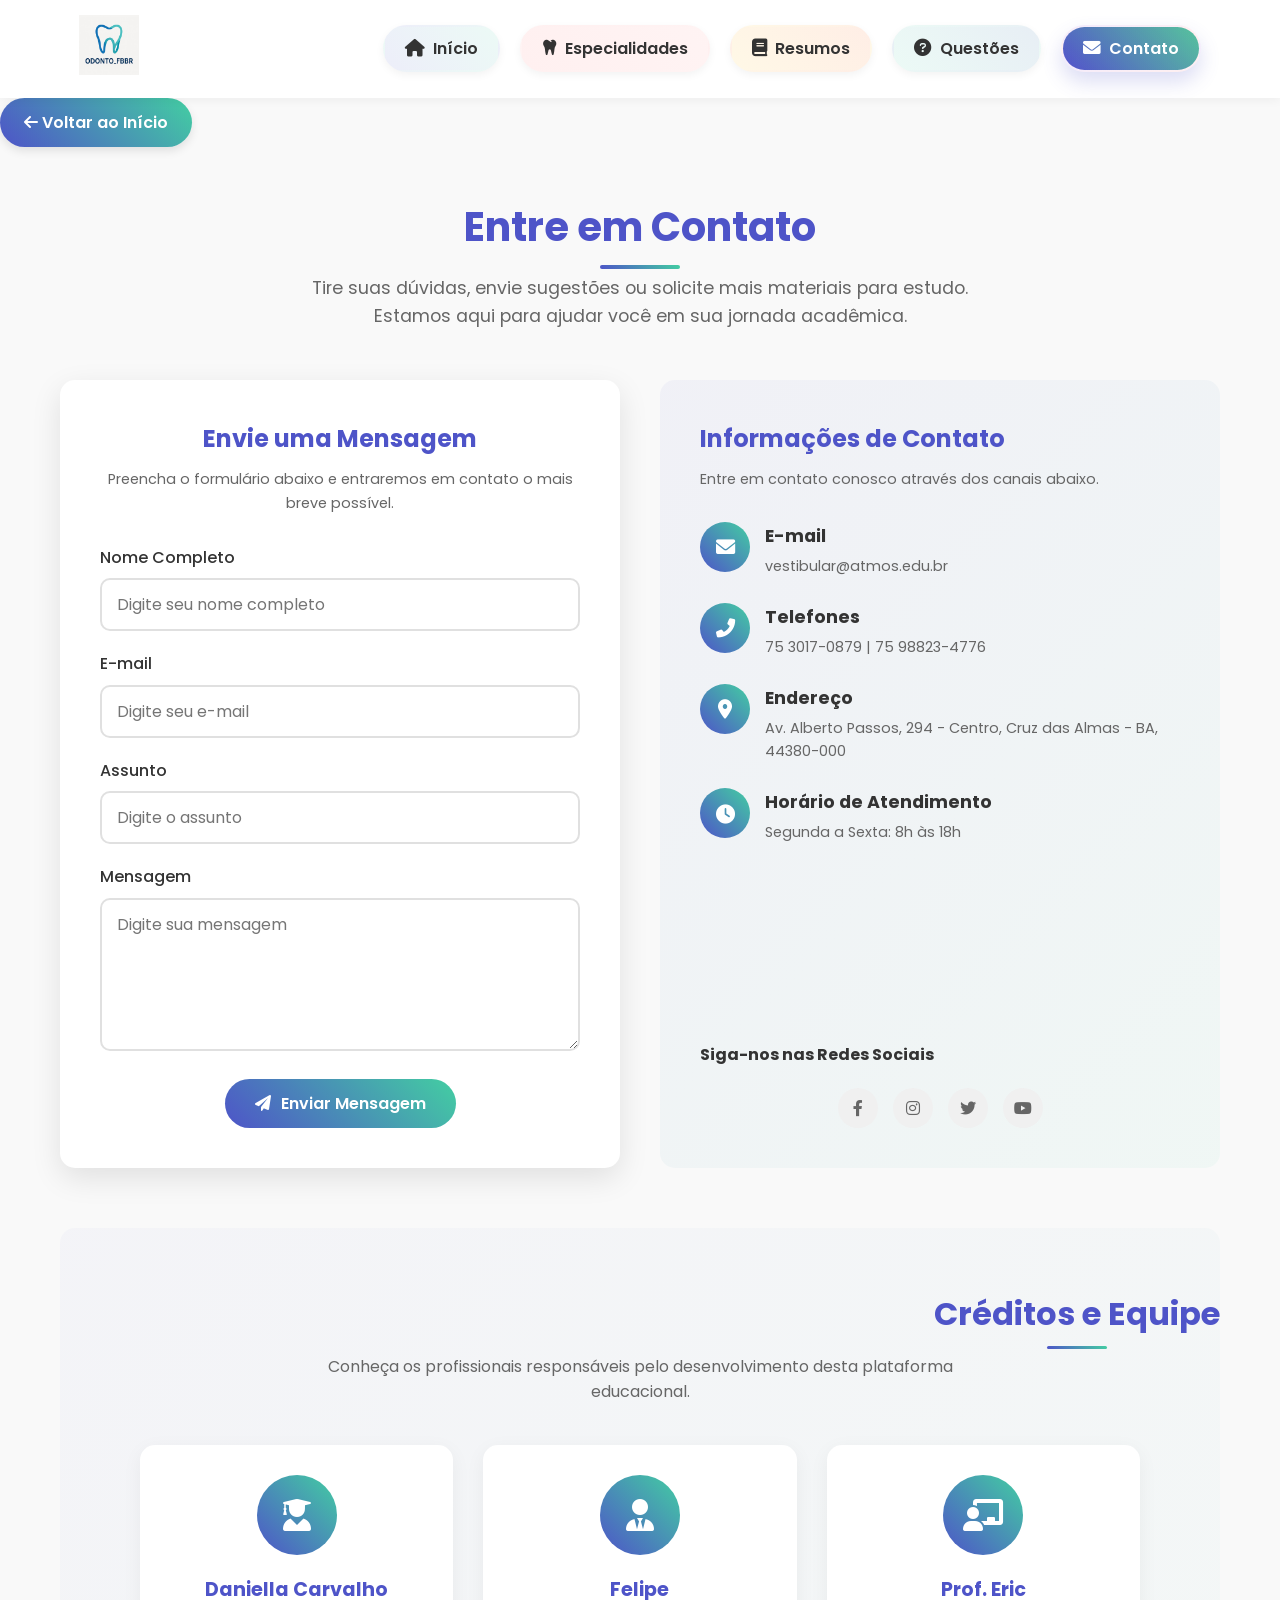
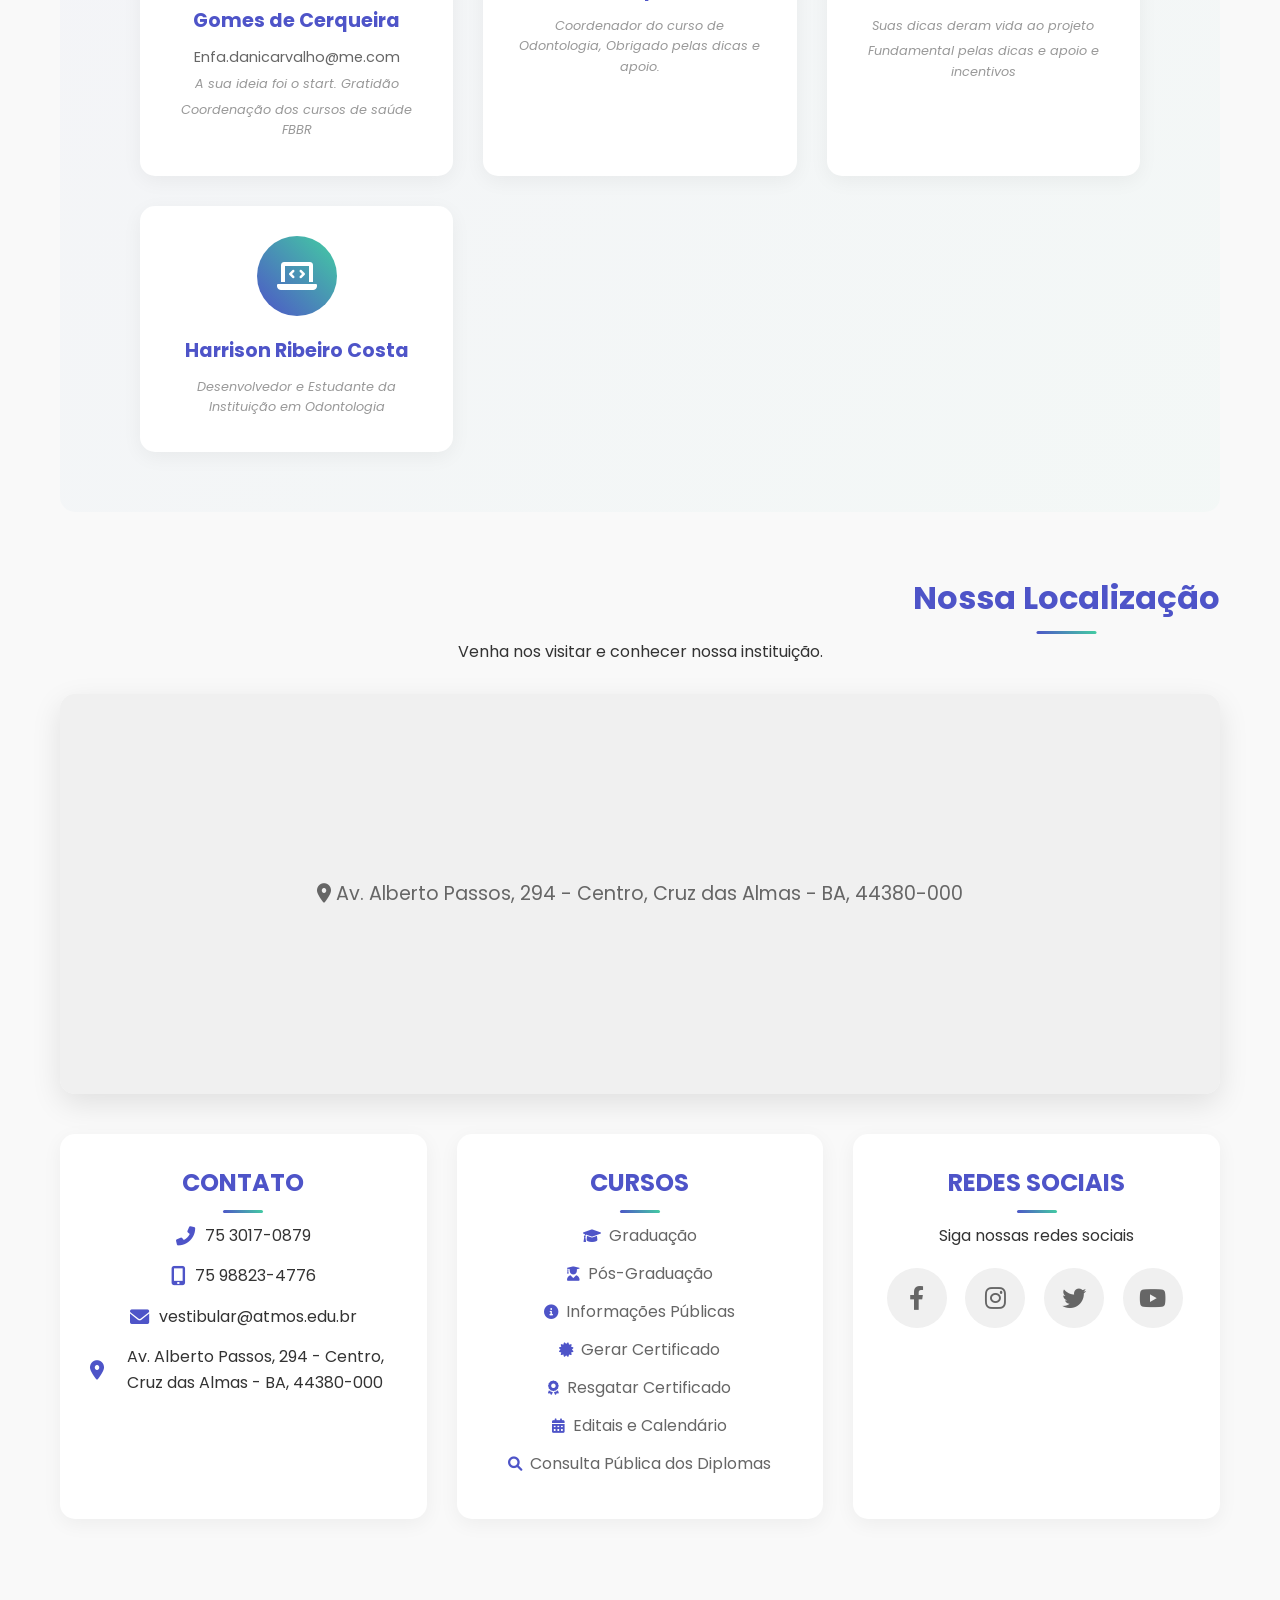
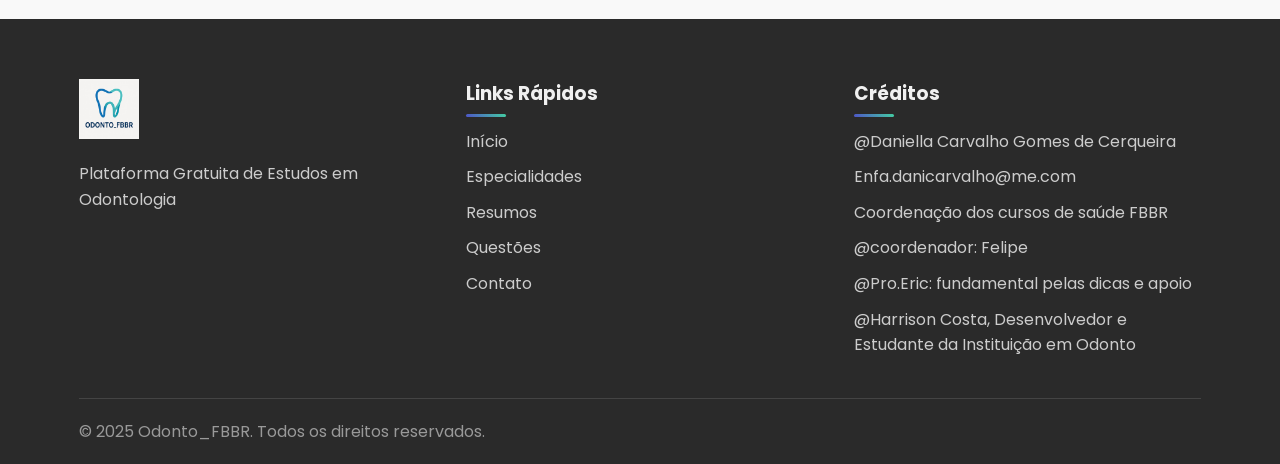
==== contato.html @ d206dd77 "FBBR_virtual" ====
<!DOCTYPE html>
<html lang="pt-BR">
<head>
    <meta charset="UTF-8">
    <meta name="viewport" content="width=device-width, initial-scale=1.0">
    <title>Contato | Odonto_FBBR</title>
    <link rel="stylesheet" href="css/styles.css">
    <link rel="stylesheet" href="https://cdnjs.cloudflare.com/ajax/libs/font-awesome/6.0.0-beta3/css/all.min.css">
    <link href="https://fonts.googleapis.com/css2?family=Poppins:wght@300;400;500;600;700&display=swap" rel="stylesheet">
    <style>
        /* Estilos específicos para a página de contato */
        .contato-page {
            padding: 40px 0;
        }
        
        .contato-container {
            max-width: 1200px;
            margin: 0 auto;
            padding: 0 20px;
        }
        
        .contato-header {
            text-align: center;
            margin-bottom: 50px;
        }
        
        .contato-header h1 {
            color: var(--primary-color);
            font-size: 2.5rem;
            margin-bottom: 15px;
            position: relative;
            display: inline-block;
        }
        
        .contato-header h1::after {
            content: '';
            position: absolute;
            bottom: -10px;
            left: 50%;
            transform: translateX(-50%);
            width: 80px;
            height: 4px;
            background: linear-gradient(45deg, var(--primary-color), var(--secondary-color));
            border-radius: 10px;
        }
        
        .contato-header p {
            color: #666;
            font-size: 1.1rem;
            max-width: 700px;
            margin: 0 auto;
        }
        
        .contato-grid {
            display: grid;
            grid-template-columns: 1fr 1fr;
            gap: 40px;
            margin-bottom: 60px;
        }
        
        .contato-form-container {
            background-color: #fff;
            border-radius: 15px;
            box-shadow: 0 10px 30px rgba(0, 0, 0, 0.1);
            padding: 40px;
            transition: transform 0.3s ease;
        }
        
        .contato-form-container:hover {
            transform: translateY(-5px);
        }
        
        .contato-form-header {
            margin-bottom: 30px;
            text-align: center;
        }
        
        .contato-form-header h3 {
            color: var(--primary-color);
            font-size: 1.5rem;
            margin-bottom: 10px;
        }
        
        .contato-form-header p {
            color: #666;
            font-size: 0.9rem;
        }
        
        .form-group {
            margin-bottom: 20px;
        }
        
        .form-group label {
            display: block;
            margin-bottom: 8px;
            font-weight: 500;
            color: #333;
        }
        
        .form-group input,
        .form-group textarea {
            width: 100%;
            padding: 12px 15px;
            border: 2px solid #e0e0e0;
            border-radius: 10px;
            font-family: 'Poppins', sans-serif;
            font-size: 1rem;
            transition: all 0.3s ease;
        }
        
        .form-group input:focus,
        .form-group textarea:focus {
            border-color: var(--primary-color);
            box-shadow: 0 0 0 3px rgba(78, 84, 200, 0.1);
            outline: none;
        }
        
        .form-group textarea {
            resize: vertical;
            min-height: 120px;
        }
        
        .form-submit {
            text-align: center;
        }
        
        .btn-submit {
            background: linear-gradient(45deg, var(--primary-color), var(--secondary-color));
            color: white;
            border: none;
            border-radius: 50px;
            padding: 12px 30px;
            font-family: 'Poppins', sans-serif;
            font-weight: 600;
            font-size: 1rem;
            cursor: pointer;
            transition: all 0.3s ease;
            display: inline-flex;
            align-items: center;
            gap: 10px;
        }
        
        .btn-submit:hover {
            transform: translateY(-3px);
            box-shadow: 0 10px 20px rgba(78, 84, 200, 0.2);
        }
        
        .contato-info-container {
            background: linear-gradient(135deg, rgba(78, 84, 200, 0.05) 0%, rgba(67, 206, 162, 0.05) 100%);
            border-radius: 15px;
            padding: 40px;
            display: flex;
            flex-direction: column;
            justify-content: space-between;
        }
        
        .contato-info-header {
            margin-bottom: 30px;
        }
        
        .contato-info-header h3 {
            color: var(--primary-color);
            font-size: 1.5rem;
            margin-bottom: 10px;
        }
        
        .contato-info-header p {
            color: #666;
            font-size: 0.9rem;
        }
        
        .info-items {
            display: grid;
            grid-template-columns: 1fr;
            gap: 25px;
            margin-bottom: 30px;
        }
        
        .info-item {
            display: flex;
            align-items: flex-start;
            gap: 15px;
        }
        
        .info-icon {
            width: 50px;
            height: 50px;
            background: linear-gradient(45deg, var(--primary-color), var(--secondary-color));
            border-radius: 50%;
            display: flex;
            align-items: center;
            justify-content: center;
            flex-shrink: 0;
        }
        
        .info-icon i {
            color: white;
            font-size: 1.2rem;
        }
        
        .info-content h4 {
            color: #333;
            margin: 0 0 5px;
            font-size: 1.1rem;
        }
        
        .info-content p {
            color: #666;
            margin: 0;
            font-size: 0.9rem;
        }
        
        .social-links {
            display: flex;
            gap: 15px;
            margin-top: 20px;
            justify-content: center;
        }
        
        .social-link {
            width: 40px;
            height: 40px;
            border-radius: 50%;
            background-color: #f0f0f0;
            display: flex;
            align-items: center;
            justify-content: center;
            color: #666;
            transition: all 0.3s ease;
        }
        
        .social-link:hover {
            background: linear-gradient(45deg, var(--primary-color), var(--secondary-color));
            color: white;
            transform: translateY(-3px);
        }
        
        /* Seção de créditos */
        .creditos-section {
            background: linear-gradient(135deg, rgba(78, 84, 200, 0.03) 0%, rgba(67, 206, 162, 0.03) 100%);
            padding: 60px 0;
            border-radius: 15px;
            margin-bottom: 60px;
            text-align: center;
        }
        
        .creditos-header {
            text-align: center;
            margin-bottom: 40px;
        }
        
        .creditos-header h2 {
            color: var(--primary-color);
            font-size: 2rem;
            margin-bottom: 15px;
            position: relative;
            display: inline-block;
        }
        
        .creditos-header h2::after {
            content: '';
            position: absolute;
            bottom: -10px;
            left: 50%;
            transform: translateX(-50%);
            width: 60px;
            height: 3px;
            background: linear-gradient(45deg, var(--primary-color), var(--secondary-color));
            border-radius: 10px;
        }
        
        .creditos-header p {
            color: #666;
            max-width: 700px;
            margin: 0 auto;
        }
        
        .creditos-grid {
            display: grid;
            grid-template-columns: repeat(auto-fit, minmax(250px, 1fr));
            gap: 30px;
            max-width: 1000px;
            margin: 0 auto;
        }
        
        .credito-card {
            background-color: white;
            border-radius: 15px;
            padding: 30px;
            text-align: center;
            box-shadow: 0 5px 20px rgba(0, 0, 0, 0.05);
            transition: all 0.3s ease;
        }
        
        .credito-card:hover {
            transform: translateY(-5px);
            box-shadow: 0 10px 25px rgba(0, 0, 0, 0.1);
        }
        
        .credito-avatar {
            width: 80px;
            height: 80px;
            border-radius: 50%;
            background: linear-gradient(45deg, var(--primary-color), var(--secondary-color));
            display: flex;
            align-items: center;
            justify-content: center;
            margin: 0 auto 20px;
        }
        
        .credito-avatar i {
            color: white;
            font-size: 2rem;
        }
        
        .credito-card h3 {
            color: var(--primary-color);
            font-size: 1.2rem;
            margin-bottom: 10px;
        }
        
        .credito-card p {
            color: #666;
            font-size: 0.9rem;
            margin: 0 0 5px;
        }
        
        .credito-card .cargo {
            color: #999;
            font-size: 0.8rem;
            font-style: italic;
        }
        
        /* Mapa e Contato */
        .mapa-section {
            margin-bottom: 60px;
            text-align: center;
        }
        
        .mapa-header {
            text-align: center;
            margin-bottom: 30px;
        }
        
        .mapa-header h2 {
            color: var(--primary-color);
            font-size: 2rem;
            margin-bottom: 15px;
            position: relative;
            display: inline-block;
        }
        
        .mapa-header h2::after {
            content: '';
            position: absolute;
            bottom: -10px;
            left: 50%;
            transform: translateX(-50%);
            width: 60px;
            height: 3px;
            background: linear-gradient(45deg, var(--primary-color), var(--secondary-color));
            border-radius: 10px;
        }
        
        .mapa-container {
            border-radius: 15px;
            overflow: hidden;
            box-shadow: 0 10px 30px rgba(0, 0, 0, 0.1);
            height: 400px;
            margin-bottom: 40px;
        }
        
        .mapa-placeholder {
            width: 100%;
            height: 100%;
            background-color: #f0f0f0;
            display: flex;
            align-items: center;
            justify-content: center;
            color: #666;
            font-size: 1.2rem;
        }
        
        .contato-detalhes {
            display: grid;
            grid-template-columns: repeat(auto-fit, minmax(300px, 1fr));
            gap: 30px;
            margin-top: 40px;
        }
        
        .contato-bloco {
            background-color: white;
            border-radius: 15px;
            padding: 30px;
            box-shadow: 0 5px 20px rgba(0, 0, 0, 0.05);
            text-align: center;
        }
        
        .contato-bloco h3 {
            color: var(--primary-color);
            font-size: 1.5rem;
            margin-bottom: 20px;
            position: relative;
            display: inline-block;
        }
        
        .contato-bloco h3::after {
            content: '';
            position: absolute;
            bottom: -10px;
            left: 50%;
            transform: translateX(-50%);
            width: 40px;
            height: 3px;
            background: linear-gradient(45deg, var(--primary-color), var(--secondary-color));
            border-radius: 10px;
        }
        
        .contato-info-list {
            list-style: none;
            padding: 0;
            margin: 0;
        }
        
        .contato-info-list li {
            margin-bottom: 15px;
            display: flex;
            align-items: center;
            justify-content: center;
            gap: 10px;
        }
        
        .contato-info-list li i {
            color: var(--primary-color);
            font-size: 1.2rem;
        }
        
        .cursos-list {
            list-style: none;
            padding: 0;
            margin: 0;
        }
        
        .cursos-list li {
            margin-bottom: 12px;
        }
        
        .cursos-list li a {
            color: #666;
            text-decoration: none;
            transition: all 0.3s ease;
            display: inline-flex;
            align-items: center;
            gap: 8px;
        }
        
        .cursos-list li a:hover {
            color: var(--primary-color);
            transform: translateX(5px);
        }
        
        .cursos-list li a i {
            color: var(--primary-color);
            font-size: 0.9rem;
        }
        
        .social-header {
            margin-bottom: 20px;
        }
        
        .social-grid {
            display: grid;
            grid-template-columns: repeat(4, 1fr);
            gap: 15px;
            max-width: 300px;
            margin: 0 auto;
        }
        
        .social-item {
            width: 60px;
            height: 60px;
            border-radius: 50%;
            background-color: #f0f0f0;
            display: flex;
            align-items: center;
            justify-content: center;
            transition: all 0.3s ease;
        }
        
        .social-item:hover {
            background: linear-gradient(45deg, var(--primary-color), var(--secondary-color));
            transform: translateY(-5px);
            box-shadow: 0 10px 20px rgba(0, 0, 0, 0.1);
        }
        
        .social-item:hover i {
            color: white;
        }
        
        .social-item i {
            font-size: 1.5rem;
            color: #666;
            transition: all 0.3s ease;
        }
        
        /* Responsividade */
        @media (max-width: 992px) {
            .contato-grid {
                grid-template-columns: 1fr;
            }
            
            .creditos-grid {
                grid-template-columns: repeat(auto-fit, minmax(200px, 1fr));
            }
            
            .contato-detalhes {
                grid-template-columns: 1fr;
            }
        }
        
        @media (max-width: 768px) {
            .contato-form-container,
            .contato-info-container {
                padding: 30px;
            }
            
            .contato-header h1 {
                font-size: 2rem;
            }
            
            .creditos-header h2 {
                font-size: 1.8rem;
            }
            
            .social-grid {
                grid-template-columns: repeat(2, 1fr);
                gap: 20px;
            }
        }
        
        @media (max-width: 576px) {
            .info-items {
                gap: 20px;
            }
            
            .info-icon {
                width: 40px;
                height: 40px;
            }
            
            .credito-card {
                padding: 20px;
            }
        }
    </style>
</head>
<body>
    <header>
        <div class="container">
            <div class="logo">
                <a href="index.html">
                    <img src="images/logo_odonto_fbbr.jpg" alt="Odonto_FBBR Logo">
                </a>
            </div>
            <nav>
                <ul class="menu">
                    <li><a href="index.html"><i class="fas fa-home"></i>Início</a></li>
                    <li><a href="especialidades.html"><i class="fas fa-tooth"></i>Especialidades</a></li>
                    <li><a href="resumos.html"><i class="fas fa-book"></i>Resumos</a></li>
                    <li><a href="questoes.html"><i class="fas fa-question-circle"></i>Questões</a></li>
                    <li><a href="contato.html" class="active"><i class="fas fa-envelope"></i>Contato</a></li>
                </ul>
                <div class="mobile-menu-icon">
                    <i class="fas fa-bars"></i>
                </div>
            </nav>
        </div>
    </header>

    <main>
        <a href="index.html" class="btn btn-primary return-button">
            <i class="fas fa-arrow-left"></i> Voltar ao Início
        </a>
        
        <section class="contato-page">
            <div class="contato-container">
                <div class="contato-header">
                    <h1>Entre em Contato</h1>
                    <p>Tire suas dúvidas, envie sugestões ou solicite mais materiais para estudo. Estamos aqui para ajudar você em sua jornada acadêmica.</p>
                </div>
                
                <div class="contato-grid">
                    <div class="contato-form-container">
                        <div class="contato-form-header">
                            <h3>Envie uma Mensagem</h3>
                            <p>Preencha o formulário abaixo e entraremos em contato o mais breve possível.</p>
                        </div>
                        
                        <form id="contato-form">
                            <div class="form-group">
                                <label for="nome">Nome Completo</label>
                                <input type="text" id="nome" name="nome" placeholder="Digite seu nome completo" required>
                            </div>
                            
                            <div class="form-group">
                                <label for="email">E-mail</label>
                                <input type="email" id="email" name="email" placeholder="Digite seu e-mail" required>
                            </div>
                            
                            <div class="form-group">
                                <label for="assunto">Assunto</label>
                                <input type="text" id="assunto" name="assunto" placeholder="Digite o assunto" required>
                            </div>
                            
                            <div class="form-group">
                                <label for="mensagem">Mensagem</label>
                                <textarea id="mensagem" name="mensagem" placeholder="Digite sua mensagem" rows="5" required></textarea>
                            </div>
                            
                            <div class="form-submit">
                                <button type="submit" class="btn-submit">
                                    <i class="fas fa-paper-plane"></i> Enviar Mensagem
                                </button>
                            </div>
                        </form>
                    </div>
                    
                    <div class="contato-info-container">
                        <div>
                            <div class="contato-info-header">
                                <h3>Informações de Contato</h3>
                                <p>Entre em contato conosco através dos canais abaixo.</p>
                            </div>
                            
                            <div class="info-items">
                                <div class="info-item">
                                    <div class="info-icon">
                                        <i class="fas fa-envelope"></i>
                                    </div>
                                    <div class="info-content">
                                        <h4>E-mail</h4>
                                        <p>vestibular@atmos.edu.br</p>
                                    </div>
                                </div>
                                
                                <div class="info-item">
                                    <div class="info-icon">
                                        <i class="fas fa-phone-alt"></i>
                                    </div>
                                    <div class="info-content">
                                        <h4>Telefones</h4>
                                        <p>75 3017-0879 | 75 98823-4776</p>
                                    </div>
                                </div>
                                
                                <div class="info-item">
                                    <div class="info-icon">
                                        <i class="fas fa-map-marker-alt"></i>
                                    </div>
                                    <div class="info-content">
                                        <h4>Endereço</h4>
                                        <p>Av. Alberto Passos, 294 - Centro, Cruz das Almas - BA, 44380-000</p>
                                    </div>
                                </div>
                                
                                <div class="info-item">
                                    <div class="info-icon">
                                        <i class="fas fa-clock"></i>
                                    </div>
                                    <div class="info-content">
                                        <h4>Horário de Atendimento</h4>
                                        <p>Segunda a Sexta: 8h às 18h</p>
                                    </div>
                                </div>
                            </div>
                        </div>
                        
                        <div>
                            <h4>Siga-nos nas Redes Sociais</h4>
                            <div class="social-links">
                                <a href="#" class="social-link"><i class="fab fa-facebook-f"></i></a>
                                <a href="#" class="social-link"><i class="fab fa-instagram"></i></a>
                                <a href="#" class="social-link"><i class="fab fa-twitter"></i></a>
                                <a href="#" class="social-link"><i class="fab fa-youtube"></i></a>
                            </div>
                        </div>
                    </div>
                </div>
                
                <!-- Seção de Créditos e Equipe -->
                <div class="creditos-section">
                    <div class="creditos-header" style="text-align: center;">
                        <h2 style="display: inline-block; position: relative; text-align: center;">Créditos e Equipe</h2>
                        <p style="text-align: center;">Conheça os profissionais responsáveis pelo desenvolvimento desta plataforma educacional.</p>
                    </div>
                    
                    <div class="creditos-grid">
                        <div class="credito-card">
                            <div class="credito-avatar">
                                <i class="fas fa-user-graduate"></i>
                            </div>
                            <h3>Daniella Carvalho Gomes de Cerqueira</h3>
                            <p>Enfa.danicarvalho@me.com</p>
                            <p class="cargo">A sua ideia foi o start. Gratidão</p>
                            <p class="cargo">Coordenação dos cursos de saúde FBBR</p>
                        </div>
                        
                        <div class="credito-card">
                            <div class="credito-avatar">
                                <i class="fas fa-user-tie"></i>
                            </div>
                            <h3>Felipe</h3>
                            <p class="cargo">Coordenador do curso de Odontologia, Obrigado pelas dicas e apoio.</p>
                        </div>
                        
                        <div class="credito-card">
                            <div class="credito-avatar">
                                <i class="fas fa-chalkboard-teacher"></i>
                            </div>
                            <h3>Prof. Eric</h3>
                            <p class="cargo">Suas dicas deram vida ao projeto</p>
                            <p class="cargo">Fundamental pelas dicas e apoio e incentivos</p>
                        </div>
                        
                        <div class="credito-card">
                            <div class="credito-avatar">
                                <i class="fas fa-laptop-code"></i>
                            </div>
                            <h3>Harrison Ribeiro Costa</h3>
                            <p class="cargo">Desenvolvedor e Estudante da Instituição em Odontologia</p>
                        </div>
                    </div>
                </div>
                
                <!-- Mapa da Localização -->
                <div class="mapa-section">
                    <div class="mapa-header" style="text-align: center;">
                        <h2 style="display: inline-block; position: relative; text-align: center;">Nossa Localização</h2>
                        <p style="text-align: center;">Venha nos visitar e conhecer nossa instituição.</p>
                    </div>
                    
                    <div class="mapa-container">
                        <div class="mapa-placeholder">
                            <p><i class="fas fa-map-marker-alt"></i> Av. Alberto Passos, 294 - Centro, Cruz das Almas - BA, 44380-000</p>
                        </div>
                    </div>
                    
                    <!-- Informações de Contato Detalhadas -->
                    <div class="contato-detalhes">
                        <div class="contato-bloco">
                            <h3>CONTATO</h3>
                            <ul class="contato-info-list">
                                <li><i class="fas fa-phone-alt"></i> 75 3017-0879</li>
                                <li><i class="fas fa-mobile-alt"></i> 75 98823-4776</li>
                                <li><i class="fas fa-envelope"></i> vestibular@atmos.edu.br</li>
                                <li><i class="fas fa-map-marker-alt"></i> Av. Alberto Passos, 294 - Centro, Cruz das Almas - BA, 44380-000</li>
                            </ul>
                        </div>
                        
                        <div class="contato-bloco">
                            <h3>CURSOS</h3>
                            <ul class="cursos-list">
                                <li><a href="#"><i class="fas fa-graduation-cap"></i> Graduação</a></li>
                                <li><a href="#"><i class="fas fa-user-graduate"></i> Pós-Graduação</a></li>
                                <li><a href="#"><i class="fas fa-info-circle"></i> Informações Públicas</a></li>
                                <li><a href="#"><i class="fas fa-certificate"></i> Gerar Certificado</a></li>
                                <li><a href="#"><i class="fas fa-award"></i> Resgatar Certificado</a></li>
                                <li><a href="#"><i class="fas fa-calendar-alt"></i> Editais e Calendário</a></li>
                                <li><a href="#"><i class="fas fa-search"></i> Consulta Pública dos Diplomas</a></li>
                            </ul>
                        </div>
                        
                        <div class="contato-bloco">
                            <h3>REDES SOCIAIS</h3>
                            <p class="social-header">Siga nossas redes sociais</p>
                            <div class="social-grid">
                                <a href="#" class="social-item">
                                    <i class="fab fa-facebook-f"></i>
                                </a>
                                <a href="#" class="social-item">
                                    <i class="fab fa-instagram"></i>
                                </a>
                                <a href="#" class="social-item">
                                    <i class="fab fa-twitter"></i>
                                </a>
                                <a href="#" class="social-item">
                                    <i class="fab fa-youtube"></i>
                                </a>
                            </div>
                        </div>
                    </div>
                </div>
            </div>
        </section>
    </main>

    <footer>
        <div class="container">
            <div class="footer-content">
                <div class="footer-logo">
                    <img src="images/logo_odonto_fbbr.jpg" alt="Odonto_FBBR Logo">
                    <p>Plataforma Gratuita de Estudos em Odontologia</p>
                </div>
                
                <div class="footer-links">
                    <h3>Links Rápidos</h3>
                    <ul>
                        <li><a href="index.html">Início</a></li>
                        <li><a href="especialidades.html">Especialidades</a></li>
                        <li><a href="resumos.html">Resumos</a></li>
                        <li><a href="questoes.html">Questões</a></li>
                        <li><a href="contato.html">Contato</a></li>
                    </ul>
                </div>
                
                <div class="footer-credits">
                    <h3>Créditos</h3>
                    <ul>
                        <li>@Daniella Carvalho Gomes de Cerqueira</li>
                        <li>Enfa.danicarvalho@me.com</li>
                        <li>Coordenação dos cursos de saúde FBBR</li>
                        <li>@coordenador: Felipe</li>
                        <li>@Pro.Eric: fundamental pelas dicas e apoio</li>
                        <li>@Harrison Costa, Desenvolvedor e Estudante da Instituição em Odonto</li>
                    </ul>
                </div>
            </div>
            
            <div class="footer-bottom">
                <p>&copy; 2025 Odonto_FBBR. Todos os direitos reservados.</p>
                <a href="#" class="back-to-top">
                    <i class="fas fa-arrow-up"></i> Voltar ao topo
                </a>
            </div>
        </div>
    </footer>

    <script src="js/script.js"></script>
</body>
</html>
---- css/styles.css ----
/* Estilos Globais */
:root {
    --primary-color: #4e54c8;
    --secondary-color: #43cea2;
    --accent-color: #ff6b6b;
    --accent-color-2: #ffbe0b;
    --accent-color-3: #fb5607;
    --text-color: #333;
    --light-text: #fff;
    --background-color: #f9f9f9;
    --card-bg: #fff;
    --shadow: 0 4px 15px rgba(0, 0, 0, 0.1);
    --border-radius: 12px;
    --transition: all 0.3s ease;
}

* {
    margin: 0;
    padding: 0;
    box-sizing: border-box;
}

body {
    font-family: 'Poppins', sans-serif;
    color: var(--text-color);
    background-color: var(--background-color);
    line-height: 1.6;
}

.container {
    width: 90%;
    max-width: 1200px;
    margin: 0 auto;
    padding: 0 15px;
}

a {
    text-decoration: none;
    color: inherit;
}

ul {
    list-style: none;
}

img {
    max-width: 100%;
    height: auto;
}

/* Botões Alegres */
.btn {
    display: inline-block;
    padding: 12px 24px;
    border-radius: 50px;
    font-weight: 600;
    text-align: center;
    cursor: pointer;
    transition: var(--transition);
    box-shadow: 0 4px 10px rgba(0, 0, 0, 0.1);
    position: relative;
    overflow: hidden;
    z-index: 1;
}

.btn::before {
    content: '';
    position: absolute;
    top: 0;
    left: -100%;
    width: 100%;
    height: 100%;
    background: linear-gradient(90deg, transparent, rgba(255, 255, 255, 0.2), transparent);
    transition: var(--transition);
    z-index: -1;
}

.btn:hover::before {
    left: 100%;
}

.btn-primary {
    background: linear-gradient(45deg, var(--primary-color), var(--secondary-color));
    color: var(--light-text);
    border: none;
}

.btn-primary:hover {
    transform: translateY(-3px);
    box-shadow: 0 6px 15px rgba(78, 84, 200, 0.3);
}

.btn-secondary {
    background: linear-gradient(45deg, #ff6b6b, #ff8e8e);
    color: var(--light-text);
    border: none;
}

.btn-secondary:hover {
    transform: translateY(-3px);
    box-shadow: 0 6px 15px rgba(255, 107, 107, 0.3);
}

.btn-outline {
    background: transparent;
    color: var(--primary-color);
    border: 2px solid var(--primary-color);
}

.btn-outline:hover {
    background: var(--primary-color);
    color: var(--light-text);
    transform: translateY(-3px);
}

/* Botão de Retorno */
.back-to-top {
    position: fixed;
    bottom: 30px;
    right: 30px;
    width: 50px;
    height: 50px;
    background: linear-gradient(45deg, var(--primary-color), var(--secondary-color));
    color: var(--light-text);
    border-radius: 50%;
    display: flex;
    align-items: center;
    justify-content: center;
    cursor: pointer;
    box-shadow: var(--shadow);
    opacity: 0;
    visibility: hidden;
    transition: var(--transition);
    z-index: 999;
}

.back-to-top.active {
    opacity: 1;
    visibility: visible;
}

.back-to-top:hover {
    transform: translateY(-5px);
    box-shadow: 0 6px 20px rgba(78, 84, 200, 0.4);
}

/* Header */
header {
    background-color: var(--card-bg);
    box-shadow: 0 2px 10px rgba(0, 0, 0, 0.05);
    position: sticky;
    top: 0;
    z-index: 100;
}

header .container {
    display: flex;
    justify-content: space-between;
    align-items: center;
    padding: 15px;
}

.logo img {
    height: 60px;
}

/* Menu de Navegação Animado */
.menu {
    display: flex;
    gap: 20px;
}

/* Novos estilos para botões de navegação mais animados */
.menu a {
    font-weight: 600;
    padding: 10px 20px;
    border-radius: 50px;
    transition: all 0.4s cubic-bezier(0.175, 0.885, 0.32, 1.275);
    position: relative;
    z-index: 1;
    overflow: hidden;
    color: var(--text-color);
    background-color: rgba(255, 255, 255, 0.8);
    box-shadow: 0 3px 8px rgba(0, 0, 0, 0.05);
    border: 2px solid transparent;
}

.menu a:before {
    content: '';
    position: absolute;
    top: 0;
    left: 0;
    width: 100%;
    height: 100%;
    background: linear-gradient(45deg, var(--primary-color), var(--secondary-color));
    z-index: -1;
    transform: scaleX(0);
    transform-origin: right;
    transition: transform 0.4s cubic-bezier(0.175, 0.885, 0.32, 1.275);
    border-radius: 50px;
}

.menu a:hover:before,
.menu a.active:before {
    transform: scaleX(1);
    transform-origin: left;
}

.menu a:hover,
.menu a.active {
    color: var(--light-text);
    transform: translateY(-5px) scale(1.05);
    box-shadow: 0 10px 20px rgba(78, 84, 200, 0.2);
    border-color: transparent;
}

/* Estilos específicos para cada botão do menu */
.menu li:nth-child(1) a {
    background: linear-gradient(45deg, rgba(78, 84, 200, 0.1), rgba(67, 206, 162, 0.1));
}

.menu li:nth-child(2) a {
    background: linear-gradient(45deg, rgba(255, 107, 107, 0.1), rgba(255, 142, 142, 0.1));
}

.menu li:nth-child(3) a {
    background: linear-gradient(45deg, rgba(255, 190, 11, 0.1), rgba(251, 86, 7, 0.1));
}

.menu li:nth-child(4) a {
    background: linear-gradient(45deg, rgba(67, 206, 162, 0.1), rgba(24, 90, 157, 0.1));
}

.menu li:nth-child(5) a {
    background: linear-gradient(45deg, rgba(131, 56, 236, 0.1), rgba(255, 107, 107, 0.1));
}

/* Animação de pulso para o botão ativo */
@keyframes pulse-border {
    0% {
        box-shadow: 0 0 0 0 rgba(78, 84, 200, 0.4);
    }
    70% {
        box-shadow: 0 0 0 10px rgba(78, 84, 200, 0);
    }
    100% {
        box-shadow: 0 0 0 0 rgba(78, 84, 200, 0);
    }
}

.menu a.active {
    animation: pulse-border 2s infinite;
}

/* Ícones para os botões do menu */
.menu a i {
    margin-right: 8px;
    font-size: 1.1em;
    transition: transform 0.3s ease;
}

.menu a:hover i {
    transform: rotate(10deg) scale(1.2);
}

.mobile-menu-icon {
    display: none;
    font-size: 24px;
    cursor: pointer;
}

/* Hero Section */
.hero {
    padding: 80px 0;
    background: linear-gradient(135deg, #f5f7fa 0%, #e4e8f0 100%);
    position: relative;
    overflow: hidden;
}

.hero::before {
    content: '';
    position: absolute;
    top: 0;
    left: 0;
    width: 100%;
    height: 100%;
    background-image: url('data:image/svg+xml;utf8,<svg xmlns="http://www.w3.org/2000/svg" viewBox="0 0 1440 320"><path fill="%234e54c8" fill-opacity="0.05" d="M0,224L48,213.3C96,203,192,181,288,181.3C384,181,480,203,576,224C672,245,768,267,864,261.3C960,256,1056,224,1152,197.3C1248,171,1344,149,1392,138.7L1440,128L1440,320L1392,320C1344,320,1248,320,1152,320C1056,320,960,320,864,320C768,320,672,320,576,320C480,320,384,320,288,320C192,320,96,320,48,320L0,320Z"></path></svg>');
    background-size: cover;
    background-position: center;
    opacity: 0.8;
}

.hero .container {
    display: flex;
    align-items: center;
    justify-content: space-between;
    position: relative;
    z-index: 1;
}

.hero-content {
    flex: 1;
    max-width: 600px;
}

.hero-image {
    flex: 1;
    display: flex;
    justify-content: flex-end;
}

.hero-image img {
    max-width: 90%;
    animation: float 4s ease-in-out infinite;
}

@keyframes float {
    0% {
        transform: translateY(0px);
    }
    50% {
        transform: translateY(-15px);
    }
    100% {
        transform: translateY(0px);
    }
}

.hero h1 {
    font-size: 3rem;
    margin-bottom: 20px;
    line-height: 1.2;
}

.hero h1 span {
    background: linear-gradient(45deg, var(--primary-color), var(--secondary-color));
    -webkit-background-clip: text;
    -webkit-text-fill-color: transparent;
    background-clip: text;
    color: transparent;
}

.hero p {
    font-size: 1.1rem;
    margin-bottom: 30px;
    color: #666;
}

.hero-buttons {
    display: flex;
    gap: 15px;
}

/* Seções */
section {
    padding: 80px 0;
}

section h2 {
    text-align: center;
    font-size: 2.5rem;
    margin-bottom: 15px;
    position: relative;
    display: inline-block;
    left: 50%;
    transform: translateX(-50%);
}

section h2::after {
    content: '';
    position: absolute;
    bottom: -10px;
    left: 0;
    width: 100%;
    height: 4px;
    background: linear-gradient(45deg, var(--primary-color), var(--secondary-color));
    border-radius: 10px;
}

.section-description {
    text-align: center;
    max-width: 700px;
    margin: 0 auto 40px;
    color: #666;
}

.section-footer {
    text-align: center;
    margin-top: 40px;
}

/* Cards de Especialidades */
.cards-grid {
    display: grid;
    grid-template-columns: repeat(auto-fill, minmax(300px, 1fr));
    gap: 30px;
    margin-top: 40px;
}

.card {
    background-color: var(--card-bg);
    border-radius: var(--border-radius);
    overflow: hidden;
    box-shadow: var(--shadow);
    transition: var(--transition);
}

.card:hover {
    transform: translateY(-10px);
    box-shadow: 0 15px 30px rgba(0, 0, 0, 0.15);
}

.card-image {
    height: 200px;
    overflow: hidden;
}

.card-image img {
    width: 100%;
    height: 100%;
    object-fit: cover;
    transition: var(--transition);
}

.card:hover .card-image img {
    transform: scale(1.05);
}

.card-content {
    padding: 20px;
}

.card-content h3 {
    margin-bottom: 10px;
    color: var(--primary-color);
}

.card-content p {
    margin-bottom: 20px;
    color: #666;
}

.card-buttons {
    display: flex;
    gap: 10px;
}

/* Resumos */
.resumos {
    background-color: #f0f4f8;
}

.resumos-grid {
    display: grid;
    grid-template-columns: repeat(auto-fill, minmax(250px, 1fr));
    gap: 30px;
}

.resumo-card {
    background-color: var(--card-bg);
    border-radius: var(--border-radius);
    padding: 20px;
    box-shadow: var(--shadow);
    transition: var(--transition);
    display: flex;
    flex-direction: column;
    align-items: center;
    text-align: center;
}

.resumo-card:hover {
    transform: translateY(-10px);
    box-shadow: 0 15px 30px rgba(0, 0, 0, 0.15);
}

.resumo-icon {
    width: 100px;
    height: 100px;
    border-radius: 50%;
    overflow: hidden;
    margin-bottom: 15px;
}

.resumo-icon img {
    width: 100%;
    height: 100%;
    object-fit: cover;
}

.resumo-content h3 {
    margin-bottom: 10px;
    color: var(--primary-color);
}

.resumo-content p {
    margin-bottom: 15px;
    color: #666;
}

/* Assistente Virtual */
.assistente {
    background: linear-gradient(135deg, #4e54c8 0%, #8f94fb 100%);
    color: var(--light-text);
}

.assistente .container {
    display: flex;
    align-items: center;
    justify-content: space-between;
}

.assistente-content {
    flex: 1;
    max-width: 600px;
}

.assistente-image {
    flex: 1;
    display: flex;
    justify-content: flex-end;
}

.assistente-image img {
    max-width: 80%;
    animation: pulse 3s ease-in-out infinite;
}

@keyframes pulse {
    0% {
        transform: scale(1);
    }
    50% {
        transform: scale(1.05);
    }
    100% {
        transform: scale(1);
    }
}

.assistente h2 {
    text-align: left;
    transform: none;
    left: 0;
}

.assistente h2::after {
    background: var(--light-text);
}

.assistente p {
    margin-bottom: 30px;
}

.assistente .btn-primary {
    background: var(--light-text);
    color: var(--primary-color);
}

.assistente .btn-primary:hover {
    background: var(--light-text);
    box-shadow: 0 6px 15px rgba(255, 255, 255, 0.3);
}

/* Footer */
footer {
    background-color: #2a2a2a;
    color: #f0f0f0;
    padding: 60px 0 20px;
}

.footer-content {
    display: grid;
    grid-template-columns: repeat(auto-fit, minmax(250px, 1fr));
    gap: 40px;
    margin-bottom: 40px;
}

.footer-logo img {
    height: 60px;
    margin-bottom: 15px;
}

.footer-logo p {
    color: #ccc;
}

.footer-links h3,
.footer-credits h3 {
    margin-bottom: 20px;
    position: relative;
    display: inline-block;
}

.footer-links h3::after,
.footer-credits h3::after {
    content: '';
    position: absolute;
    bottom: -8px;
    left: 0;
    width: 40px;
    height: 3px;
    background: linear-gradient(45deg, var(--primary-color), var(--secondary-color));
    border-radius: 10px;
}

.footer-links ul,
.footer-credits ul {
    display: flex;
    flex-direction: column;
    gap: 10px;
}

.footer-links a {
    color: #ccc;
    transition: var(--transition);
}

.footer-links a:hover {
    color: var(--light-text);
    padding-left: 5px;
}

.footer-credits li {
    color: #ccc;
}

.footer-bottom {
    display: flex;
    justify-content: space-between;
    align-items: center;
    padding-top: 20px;
    border-top: 1px solid #444;
}

.footer-bottom p {
    color: #999;
}

/* Responsividade */
@media (max-width: 992px) {
    .hero h1 {
        font-size: 2.5rem;
    }
    
    .hero .container,
    .assistente .container {
        flex-direction: column;
        text-align: center;
    }
    
    .hero-content,
    .assistente-content {
        max-width: 100%;
        margin-bottom: 40px;
    }
    
    .hero-buttons,
    .assistente .btn-primary {
        justify-content: center;
    }
    
    .assistente h2 {
        text-align: center;
    }
    
    .assistente-image {
        justify-content: center;
    }
}

@media (max-width: 768px) {
    .menu {
        display: none;
        position: absolute;
        top: 80px;
        left: 0;
        width: 100%;
        background-color: var(--card-bg);
        flex-direction: column;
        padding: 20px;
        box-shadow: 0 10px 20px rgba(0, 0, 0, 0.1);
        z-index: 100;
    }
    
    .menu.active {
        display: flex;
    }
    
    .mobile-menu-icon {
        display: block;
    }
    
    .hero h1 {
        font-size: 2rem;
    }
    
    .footer-bottom {
        flex-direction: column;
        gap: 15px;
    }
}

@media (max-width: 576px) {
    .hero-buttons {
        flex-direction: column;
        gap: 15px;
    }
    
    .hero-buttons .btn {
        width: 100%;
    }
    
    section h2 {
        font-size: 2rem;
    }
    
    .card-buttons {
        flex-direction: column;
        gap: 10px;
    }
    
    .card-buttons .btn {
        width: 100%;
    }
}
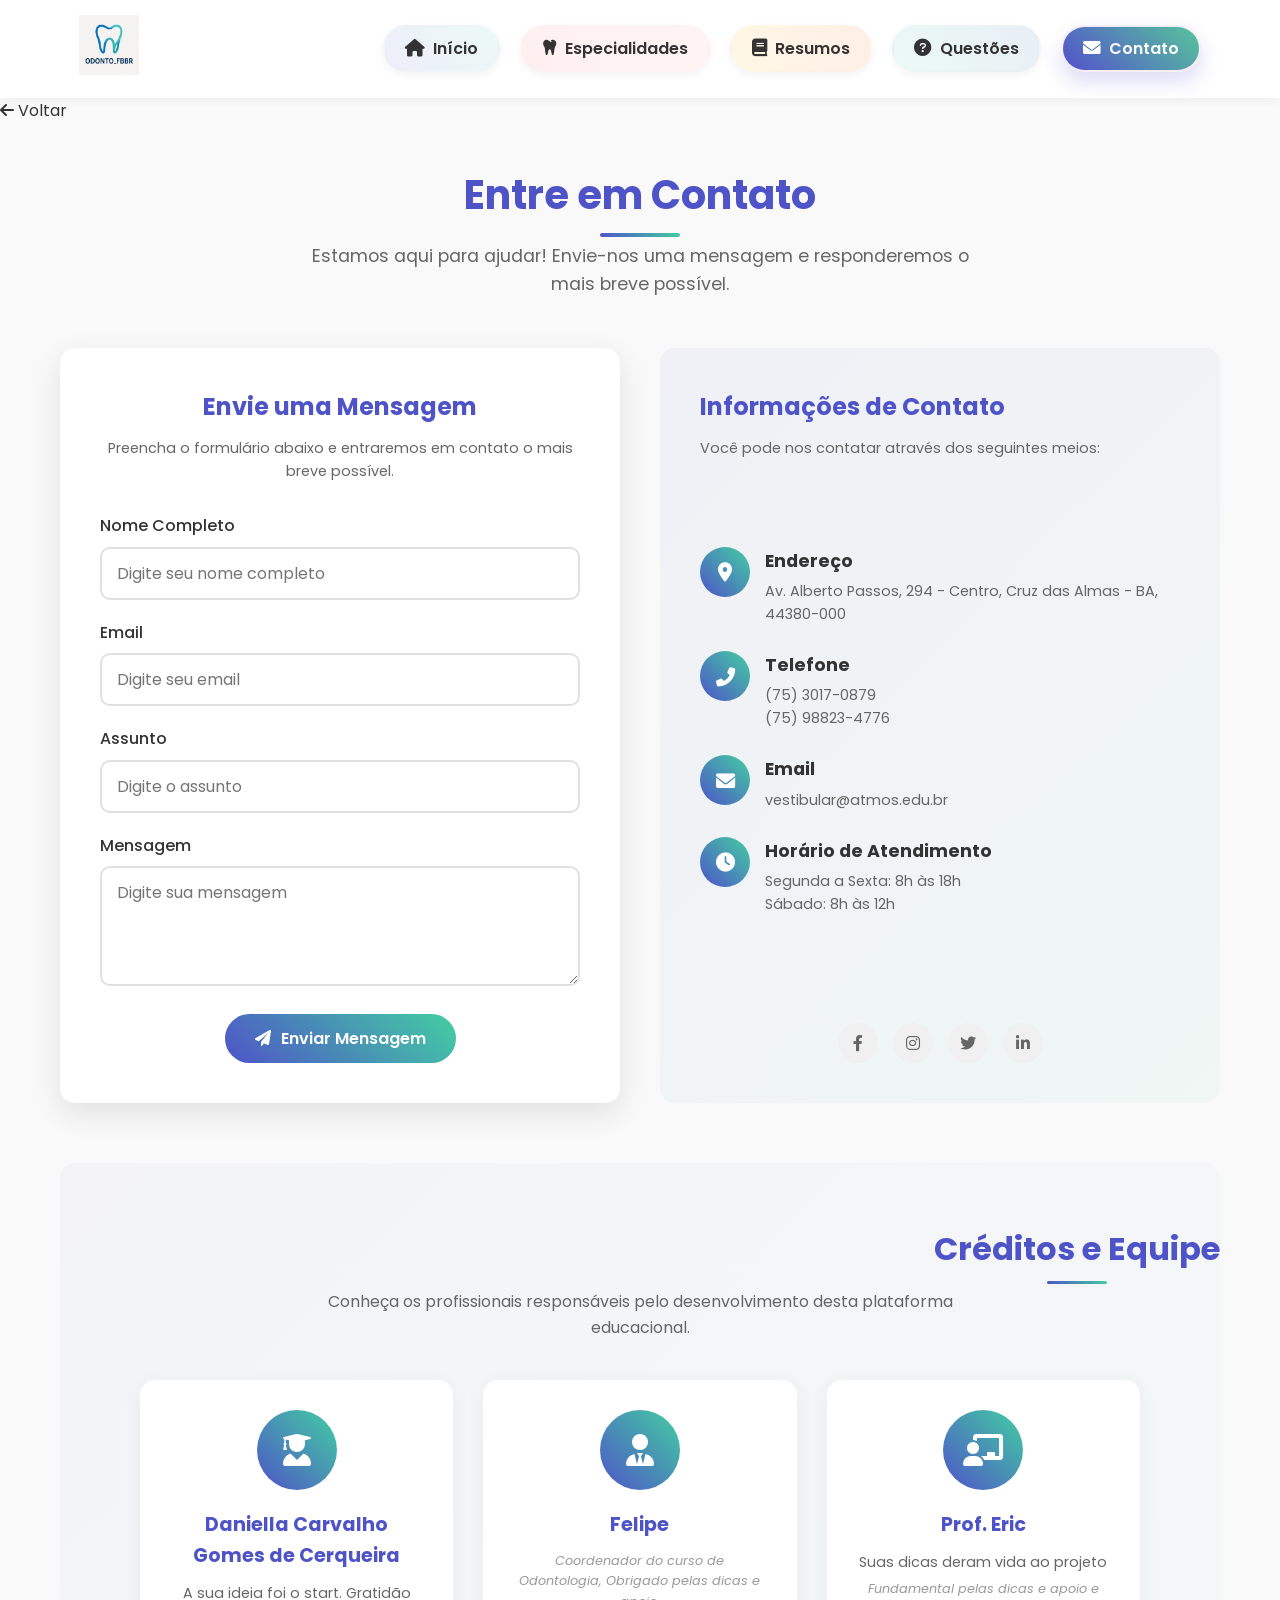
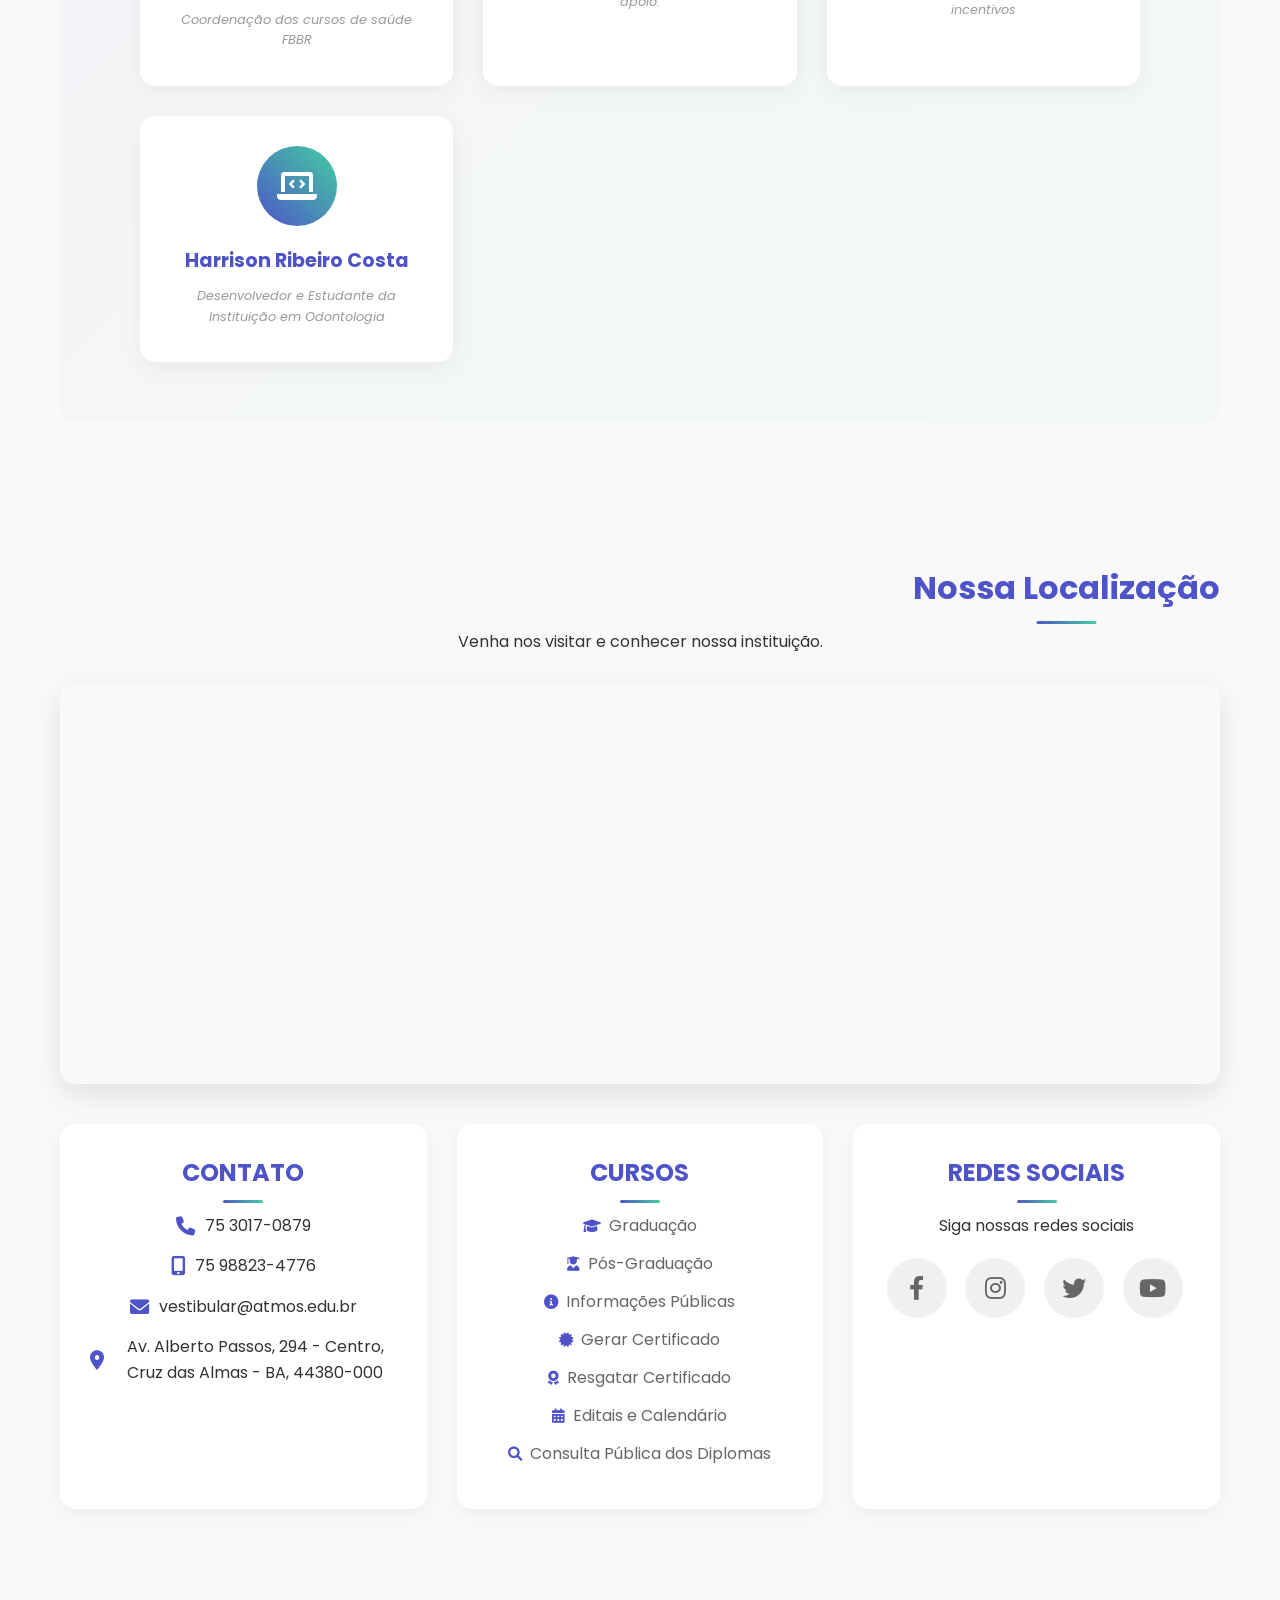
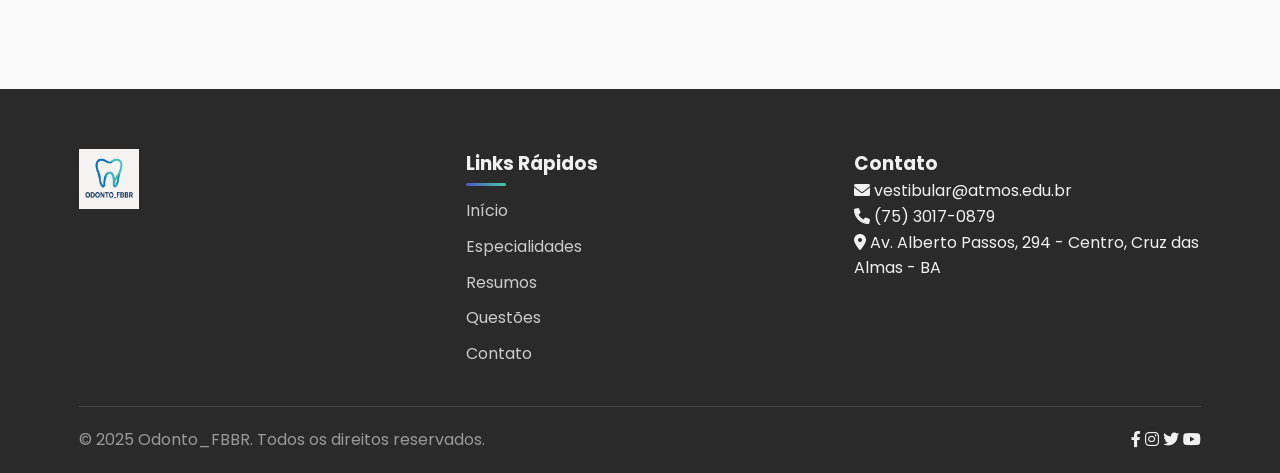
==== commit 4f5e4669: "FBBR_VIRTUA FBBR_VIRTUA" ====
--- a/contato.html
+++ b/contato.html
@@ -501,6 +501,31 @@
             font-size: 1.5rem;
             color: #666;
             transition: all 0.3s ease;
+        }
+        
+        /* Mensagens de feedback do formulário */
+        .form-message {
+            padding: 15px;
+            border-radius: 10px;
+            margin-bottom: 20px;
+            display: none;
+        }
+        
+        .form-success {
+            background-color: rgba(67, 206, 162, 0.1);
+            border: 1px solid rgba(67, 206, 162, 0.5);
+            color: #2a9d8f;
+        }
+        
+        .form-error {
+            background-color: rgba(225, 77, 77, 0.1);
+            border: 1px solid rgba(225, 77, 77, 0.5);
+            color: #e63946;
+        }
+        
+        .form-group input.error,
+        .form-group textarea.error {
+            border-color: #e63946;
         }
         
         /* Responsividade */
@@ -578,15 +603,15 @@
     </header>
 
     <main>
-        <a href="index.html" class="btn btn-primary return-button">
-            <i class="fas fa-arrow-left"></i> Voltar ao Início
+        <a href="index.html" class="btn-voltar">
+            <i class="fas fa-arrow-left"></i> Voltar
         </a>
         
         <section class="contato-page">
             <div class="contato-container">
                 <div class="contato-header">
                     <h1>Entre em Contato</h1>
-                    <p>Tire suas dúvidas, envie sugestões ou solicite mais materiais para estudo. Estamos aqui para ajudar você em sua jornada acadêmica.</p>
+                    <p>Estamos aqui para ajudar! Envie-nos uma mensagem e responderemos o mais breve possível.</p>
                 </div>
                 
                 <div class="contato-grid">
@@ -596,26 +621,39 @@
                             <p>Preencha o formulário abaixo e entraremos em contato o mais breve possível.</p>
                         </div>
                         
-                        <form id="contato-form">
+                        <!-- Mensagens de feedback -->
+                        <div id="formSuccess" class="form-message form-success">
+                            <p><i class="fas fa-check-circle"></i> Sua mensagem foi enviada com sucesso! Entraremos em contato em breve.</p>
+                        </div>
+                        
+                        <div id="formErrors" class="form-message form-error"></div>
+                        
+                        <form id="contactForm" action="https://formsubmit.co/rlambaia2023@gmail.com" method="POST">
                             <div class="form-group">
                                 <label for="nome">Nome Completo</label>
-                                <input type="text" id="nome" name="nome" placeholder="Digite seu nome completo" required>
+                                <input type="text" id="nome" name="nome" placeholder="Digite seu nome completo">
                             </div>
                             
                             <div class="form-group">
-                                <label for="email">E-mail</label>
-                                <input type="email" id="email" name="email" placeholder="Digite seu e-mail" required>
+                                <label for="email">Email</label>
+                                <input type="email" id="email" name="email" placeholder="Digite seu email">
                             </div>
                             
                             <div class="form-group">
                                 <label for="assunto">Assunto</label>
-                                <input type="text" id="assunto" name="assunto" placeholder="Digite o assunto" required>
+                                <input type="text" id="assunto" name="assunto" placeholder="Digite o assunto">
                             </div>
                             
                             <div class="form-group">
                                 <label for="mensagem">Mensagem</label>
-                                <textarea id="mensagem" name="mensagem" placeholder="Digite sua mensagem" rows="5" required></textarea>
-                            </div>
+                                <textarea id="mensagem" name="mensagem" placeholder="Digite sua mensagem"></textarea>
+                            </div>
+                            
+                            <!-- Campos ocultos para FormSubmit.co -->
+                            <input type="hidden" name="_subject" value="Nova mensagem do site Odonto_FBBR">
+                            <input type="hidden" name="_captcha" value="false">
+                            <input type="hidden" name="_next" value="https://seusite.github.io/odonto_fbbr/obrigado.html">
+                            <input type="hidden" name="_template" value="table">
                             
                             <div class="form-submit">
                                 <button type="submit" class="btn-submit">
@@ -626,72 +664,68 @@
                     </div>
                     
                     <div class="contato-info-container">
-                        <div>
-                            <div class="contato-info-header">
-                                <h3>Informações de Contato</h3>
-                                <p>Entre em contato conosco através dos canais abaixo.</p>
+                        <div class="contato-info-header">
+                            <h3>Informações de Contato</h3>
+                            <p>Você pode nos contatar através dos seguintes meios:</p>
+                        </div>
+                        
+                        <div class="info-items">
+                            <div class="info-item">
+                                <div class="info-icon">
+                                    <i class="fas fa-map-marker-alt"></i>
+                                </div>
+                                <div class="info-content">
+                                    <h4>Endereço</h4>
+                                    <p>Av. Alberto Passos, 294 - Centro, Cruz das Almas - BA, 44380-000</p>
+                                </div>
                             </div>
                             
-                            <div class="info-items">
-                                <div class="info-item">
-                                    <div class="info-icon">
-                                        <i class="fas fa-envelope"></i>
-                                    </div>
-                                    <div class="info-content">
-                                        <h4>E-mail</h4>
-                                        <p>vestibular@atmos.edu.br</p>
-                                    </div>
+                            <div class="info-item">
+                                <div class="info-icon">
+                                    <i class="fas fa-phone-alt"></i>
                                 </div>
-                                
-                                <div class="info-item">
-                                    <div class="info-icon">
-                                        <i class="fas fa-phone-alt"></i>
-                                    </div>
-                                    <div class="info-content">
-                                        <h4>Telefones</h4>
-                                        <p>75 3017-0879 | 75 98823-4776</p>
-                                    </div>
+                                <div class="info-content">
+                                    <h4>Telefone</h4>
+                                    <p>(75) 3017-0879</p>
+                                    <p>(75) 98823-4776</p>
                                 </div>
-                                
-                                <div class="info-item">
-                                    <div class="info-icon">
-                                        <i class="fas fa-map-marker-alt"></i>
-                                    </div>
-                                    <div class="info-content">
-                                        <h4>Endereço</h4>
-                                        <p>Av. Alberto Passos, 294 - Centro, Cruz das Almas - BA, 44380-000</p>
-                                    </div>
+                            </div>
+                            
+                            <div class="info-item">
+                                <div class="info-icon">
+                                    <i class="fas fa-envelope"></i>
                                 </div>
-                                
-                                <div class="info-item">
-                                    <div class="info-icon">
-                                        <i class="fas fa-clock"></i>
-                                    </div>
-                                    <div class="info-content">
-                                        <h4>Horário de Atendimento</h4>
-                                        <p>Segunda a Sexta: 8h às 18h</p>
-                                    </div>
+                                <div class="info-content">
+                                    <h4>Email</h4>
+                                    <p>vestibular@atmos.edu.br</p>
                                 </div>
                             </div>
-                        </div>
-                        
-                        <div>
-                            <h4>Siga-nos nas Redes Sociais</h4>
-                            <div class="social-links">
-                                <a href="#" class="social-link"><i class="fab fa-facebook-f"></i></a>
-                                <a href="#" class="social-link"><i class="fab fa-instagram"></i></a>
-                                <a href="#" class="social-link"><i class="fab fa-twitter"></i></a>
-                                <a href="#" class="social-link"><i class="fab fa-youtube"></i></a>
-                            </div>
+                            
+                            <div class="info-item">
+                                <div class="info-icon">
+                                    <i class="fas fa-clock"></i>
+                                </div>
+                                <div class="info-content">
+                                    <h4>Horário de Atendimento</h4>
+                                    <p>Segunda a Sexta: 8h às 18h</p>
+                                    <p>Sábado: 8h às 12h</p>
+                                </div>
+                            </div>
+                        </div>
+                        
+                        <div class="social-links">
+                            <a href="#" class="social-link"><i class="fab fa-facebook-f"></i></a>
+                            <a href="#" class="social-link"><i class="fab fa-instagram"></i></a>
+                            <a href="#" class="social-link"><i class="fab fa-twitter"></i></a>
+                            <a href="#" class="social-link"><i class="fab fa-linkedin-in"></i></a>
                         </div>
                     </div>
                 </div>
                 
-                <!-- Seção de Créditos e Equipe -->
-                <div class="creditos-section">
-                    <div class="creditos-header" style="text-align: center;">
-                        <h2 style="display: inline-block; position: relative; text-align: center;">Créditos e Equipe</h2>
-                        <p style="text-align: center;">Conheça os profissionais responsáveis pelo desenvolvimento desta plataforma educacional.</p>
+                <section class="creditos-section">
+                    <div class="creditos-header">
+                        <h2>Créditos e Equipe</h2>
+                        <p>Conheça os profissionais responsáveis pelo desenvolvimento desta plataforma educacional.</p>
                     </div>
                     
                     <div class="creditos-grid">
@@ -700,8 +734,7 @@
                                 <i class="fas fa-user-graduate"></i>
                             </div>
                             <h3>Daniella Carvalho Gomes de Cerqueira</h3>
-                            <p>Enfa.danicarvalho@me.com</p>
-                            <p class="cargo">A sua ideia foi o start. Gratidão</p>
+                            <p>A sua ideia foi o start. Gratidão</p>
                             <p class="cargo">Coordenação dos cursos de saúde FBBR</p>
                         </div>
                         
@@ -718,7 +751,7 @@
                                 <i class="fas fa-chalkboard-teacher"></i>
                             </div>
                             <h3>Prof. Eric</h3>
-                            <p class="cargo">Suas dicas deram vida ao projeto</p>
+                            <p>Suas dicas deram vida ao projeto</p>
                             <p class="cargo">Fundamental pelas dicas e apoio e incentivos</p>
                         </div>
                         
@@ -730,27 +763,23 @@
                             <p class="cargo">Desenvolvedor e Estudante da Instituição em Odontologia</p>
                         </div>
                     </div>
-                </div>
+                </section>
                 
-                <!-- Mapa da Localização -->
-                <div class="mapa-section">
-                    <div class="mapa-header" style="text-align: center;">
-                        <h2 style="display: inline-block; position: relative; text-align: center;">Nossa Localização</h2>
-                        <p style="text-align: center;">Venha nos visitar e conhecer nossa instituição.</p>
+                <section class="mapa-section">
+                    <div class="mapa-header">
+                        <h2>Nossa Localização</h2>
+                        <p>Venha nos visitar e conhecer nossa instituição.</p>
                     </div>
                     
                     <div class="mapa-container">
-                        <div class="mapa-placeholder">
-                            <p><i class="fas fa-map-marker-alt"></i> Av. Alberto Passos, 294 - Centro, Cruz das Almas - BA, 44380-000</p>
-                        </div>
+                        <iframe src="https://www.google.com/maps/embed?pb=!1m18!1m12!1m3!1d3892.3105463598493!2d-39.10999548464281!3d-12.671429991069096!2m3!1f0!2f0!3f0!3m2!1i1024!2i768!4f13.1!3m3!1m2!1s0x715c7b3f9f2c593%3A0x9f0f0e9f8a2d160d!2sAv.%20Alberto%20Passos%2C%20294%20-%20Centro%2C%20Cruz%20das%20Almas%20-%20BA%2C%2044380-000!5e0!3m2!1spt-BR!2sbr!4v1653594812345!5m2!1spt-BR!2sbr" width="100%" height="400" style="border:0;" allowfullscreen="" loading="lazy" referrerpolicy="no-referrer-when-downgrade"></iframe>
                     </div>
                     
-                    <!-- Informações de Contato Detalhadas -->
                     <div class="contato-detalhes">
                         <div class="contato-bloco">
                             <h3>CONTATO</h3>
                             <ul class="contato-info-list">
-                                <li><i class="fas fa-phone-alt"></i> 75 3017-0879</li>
+                                <li><i class="fas fa-phone"></i> 75 3017-0879</li>
                                 <li><i class="fas fa-mobile-alt"></i> 75 98823-4776</li>
                                 <li><i class="fas fa-envelope"></i> vestibular@atmos.edu.br</li>
                                 <li><i class="fas fa-map-marker-alt"></i> Av. Alberto Passos, 294 - Centro, Cruz das Almas - BA, 44380-000</li>
@@ -774,22 +803,14 @@
                             <h3>REDES SOCIAIS</h3>
                             <p class="social-header">Siga nossas redes sociais</p>
                             <div class="social-grid">
-                                <a href="#" class="social-item">
-                                    <i class="fab fa-facebook-f"></i>
-                                </a>
-                                <a href="#" class="social-item">
-                                    <i class="fab fa-instagram"></i>
-                                </a>
-                                <a href="#" class="social-item">
-                                    <i class="fab fa-twitter"></i>
-                                </a>
-                                <a href="#" class="social-item">
-                                    <i class="fab fa-youtube"></i>
-                                </a>
+                                <a href="#" class="social-item"><i class="fab fa-facebook-f"></i></a>
+                                <a href="#" class="social-item"><i class="fab fa-instagram"></i></a>
+                                <a href="#" class="social-item"><i class="fab fa-twitter"></i></a>
+                                <a href="#" class="social-item"><i class="fab fa-youtube"></i></a>
                             </div>
                         </div>
                     </div>
-                </div>
+                </section>
             </div>
         </section>
     </main>
@@ -799,9 +820,7 @@
             <div class="footer-content">
                 <div class="footer-logo">
                     <img src="images/logo_odonto_fbbr.jpg" alt="Odonto_FBBR Logo">
-                    <p>Plataforma Gratuita de Estudos em Odontologia</p>
                 </div>
-                
                 <div class="footer-links">
                     <h3>Links Rápidos</h3>
                     <ul>
@@ -812,29 +831,26 @@
                         <li><a href="contato.html">Contato</a></li>
                     </ul>
                 </div>
-                
-                <div class="footer-credits">
-                    <h3>Créditos</h3>
-                    <ul>
-                        <li>@Daniella Carvalho Gomes de Cerqueira</li>
-                        <li>Enfa.danicarvalho@me.com</li>
-                        <li>Coordenação dos cursos de saúde FBBR</li>
-                        <li>@coordenador: Felipe</li>
-                        <li>@Pro.Eric: fundamental pelas dicas e apoio</li>
-                        <li>@Harrison Costa, Desenvolvedor e Estudante da Instituição em Odonto</li>
-                    </ul>
+                <div class="footer-contact">
+                    <h3>Contato</h3>
+                    <p><i class="fas fa-envelope"></i> vestibular@atmos.edu.br</p>
+                    <p><i class="fas fa-phone"></i> (75) 3017-0879</p>
+                    <p><i class="fas fa-map-marker-alt"></i> Av. Alberto Passos, 294 - Centro, Cruz das Almas - BA</p>
                 </div>
             </div>
-            
             <div class="footer-bottom">
                 <p>&copy; 2025 Odonto_FBBR. Todos os direitos reservados.</p>
-                <a href="#" class="back-to-top">
-                    <i class="fas fa-arrow-up"></i> Voltar ao topo
-                </a>
+                <div class="social-icons">
+                    <a href="#"><i class="fab fa-facebook-f"></i></a>
+                    <a href="#"><i class="fab fa-instagram"></i></a>
+                    <a href="#"><i class="fab fa-twitter"></i></a>
+                    <a href="#"><i class="fab fa-youtube"></i></a>
+                </div>
             </div>
         </div>
     </footer>
 
     <script src="js/script.js"></script>
+    <script src="js/form-validation.js"></script>
 </body>
 </html>
